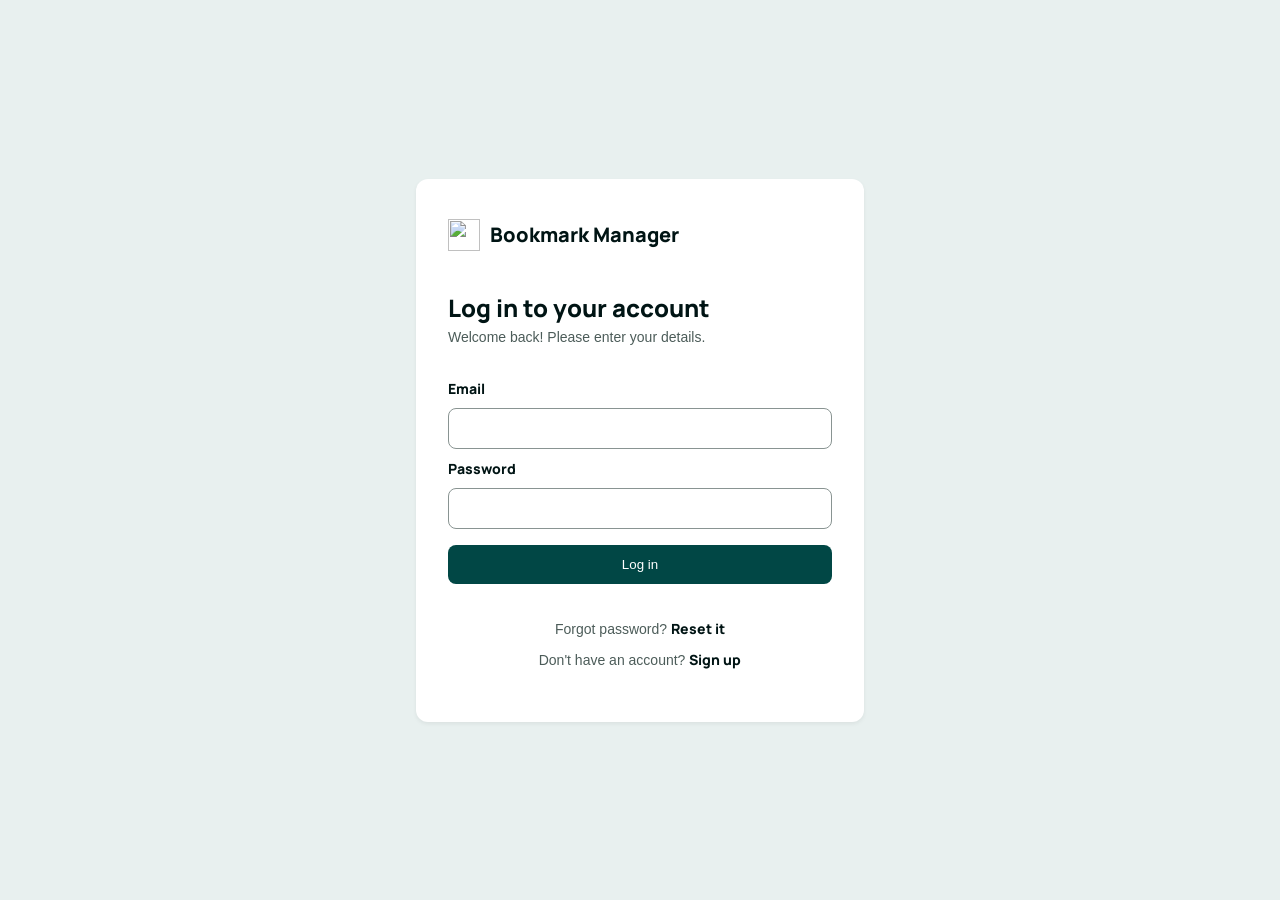
==== bookmark-login.html @ e93f8031 "finished login section for bookmark manager app" ====
<!DOCTYPE html>
<html lang="en">
<head>
    <meta charset="UTF-8">
    <meta name="viewport" content="width=device-width, initial-scale=1.0">
    <link rel="stylesheet" href="bookmark-login.css">
    <title>Boomark-Manager Login Page</title>
     <script src="https://kit.fontawesome.com/a6df8c915e.js" crossorigin="anonymous"></script>
    <link href="https://fonts.googleapis.com/css2?family=Manrope:wght@200..800&display=swap" rel="stylesheet">
    <link href="https://fonts.googleapis.com/css2?family=Roboto:wght@300;400;500;700&display=swap" rel="stylesheet">
</head>
<body>

    <div class="container">
        <div class="top-section">
        <img src="bookmark-manager-logo.svg">
        <p>Bookmark Manager</p>
        </div>
        <div class="main-section">
            <p class="main-header">Log in to your account</p>
            <p class ="main-header-welcome">Welcome back! Please enter your details.</p>
            <div class="input-section">
                <p class="email input-header">Email</p>
                <input type="text" class="input">
                <p class="password input-header">Password</p>
                <input type="text" class="input">
                <button class = "login-btn">Log in</button>
            </div>
        </div>
        <div class="bottom-section">
            <div class="forgot-password">
                <p>Forgot password? <a href="#" class="auth-span">Reset it</a></p>
                
            </div>
            <div class="no-account">
                <p>Don't have an account? <a href="#" class="auth-span">Sign up</a></p>
            </div>
        </div>
    </div>
    
    

    <script src="bookmark-login.js" defer></script>

</body>
</html>
---- bookmark-login.css ----
/* manrope-500 - latin */
@font-face {
  font-display: swap; 
  font-family: 'Manrope';
  font-style: normal;
  font-weight: 500;
  src: url('/assets/fonts/manrope-v20-latin-500.woff2') format('woff2'); 
}
/* manrope-600 - latin */
@font-face {
  font-display: swap; 
  font-family: 'Manrope';
  font-style: normal;
  font-weight: 600;
  src: url('/assets/fonts/manrope-v20-latin-600.woff2') format('woff2');
}
/* manrope-700 - latin */
@font-face {
  font-display: swap; 
  font-family: 'Manrope';
  font-style: normal;
  font-weight: 700;
  src: url('/assets/fonts/manrope-v20-latin-700.woff2') format('woff2'); 
}

* { 
    margin:0;
    padding:0;
    box-sizing:border-box;
}

:root { 

    /* NEUTRAL LIGHT MODE COLORS */

    --neutral-light-900:#051513;
    --neutral-light-800:#4C5C59;
    --neutral-light-500:#899492;
    --neutral-light-400:#C0CFCC;
    --neutral-light-300:#DDE9E7;
    --neutral-light-100:#E8F0EF;
    --neutral-light-0:#FFFFFF;

    /* NEUTRAL DARK MODE COLORS */

    --neutral-dark-900:#001414;
    --neutral-dark-800:#001F1F;
    --neutral-dark-600:#002E2D;
    --neutral-dark-500:#004241;
    --neutral-dark-400:#004746;
    --neutral-dark-300:#00706E;
    --neutral-dark-100:#B1B9B9;
    --neutral-dark-0:#FFFFFF;

    /* TEAL */

    --teal-700:#014745;
    --teal-800:#013C3B;

    /* RED */
    --red-600: #FD4740;
    --red-800:#CB0A04;

    /* FONT SIZES */ 

    --fs-24: calc(24 / 16 * 1rem);
    --fs-20: calc(20 / 16 * 1rem);
    --fs-16: calc(16 / 16 * 1rem);
    --fs-14: calc(14 / 16 * 1rem);
    --fs-12: calc(12 / 16 * 1rem);


    
    --background-color:var(--neutral-light-100);
    --dark-text-color:var(--neutral-dark-900);
    --neutral-text-color:var(--neutral-light-800);
    --stroke-color:var(--neutral-light-500);
    --container-color:var(--neutral-light-0);
    --button-color:var(--teal-700);



}

body { 
  background-color:var(--background-color);
  font-family: 'Manrope', sans-serif;
  height:100vh;
  display:flex;
  align-items:center;
}

.container { 
  width:100%;
  max-width: 448px;
  min-height: 543px;
  background-color:var(--container-color);
  margin:0 auto;
  border-radius:12px;
  box-shadow: 0px 2px 4px rgba(21, 21, 21, 0.06);
  border-radius: 12px;
  padding: 40px 32px;


}

.container img { 
  width:32px;
  height:32px;
  margin-right:10px;
}

.top-section {
  display:flex;
  align-items:center;
  margin-bottom:40px;
}

.top-section p { 
  font-size:var(--fs-20);
  font-weight:900;
  color: var(--dark-text-color);
}

.main-header { 
  font-size:var(--fs-24);
  font-weight:900;
  margin-bottom:5px;
  color: var(--dark-text-color);
}

.main-header-welcome { 
font-size:var(--fs-14);
font-weight:500;
color:var(--neutral-light-800);
}

.input-section { 
  margin-top:24px;
}

.input-header { 
  font-size:var(--fs-14);
  font-weight:900;
  color:var(--dark-text-color);
  padding:10px 0;
}

.input { 
  width:100%;
  padding:12px;
  border-radius:8px;
  border:1px solid var(--stroke-color);
  outline:none; 
}

.login-btn { 
  padding:12px 16px;
  width:100%;
  display:flex;
  align-items:center;
  justify-content:center;
  display:inline-block;
  cursor:pointer;
  background:var(--button-color);
  color:var(--neutral-light-0);
  border-radius:8px;
  margin-top:16px;
  border:none;
  outline:none;
}

.bottom-section { 
  margin-top:35px;
  display:flex;
  flex-direction:column;
  justify-content:center;
  align-items:center;
}

.forgot-password { 
  margin-bottom:12px;
}

.forgot-password p,
.no-account p { 
  font-size:var(--fs-14);
  color:var(--neutral-light-800);
  font-weight:500;
}

.auth-span { 
  color:var(--dark-text-color);
  text-decoration:none;
  font-weight:900;
}
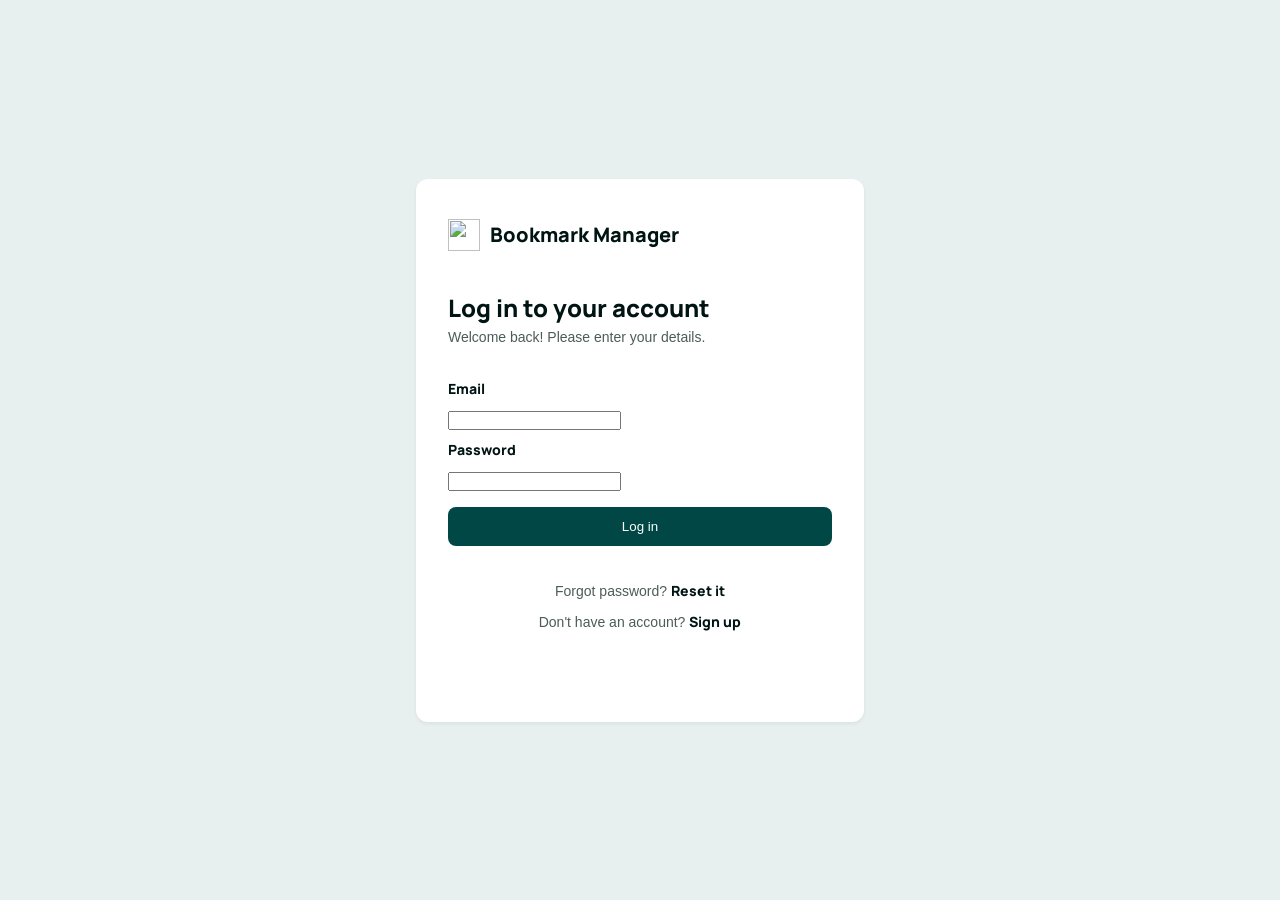
==== commit 7ad1882f: "up to date" ====
--- a/bookmark-login.html
+++ b/bookmark-login.html
@@ -21,19 +21,20 @@
             <p class ="main-header-welcome">Welcome back! Please enter your details.</p>
             <div class="input-section">
                 <p class="email input-header">Email</p>
-                <input type="text" class="input">
+                <input type="text" class="email_input">
                 <p class="password input-header">Password</p>
-                <input type="text" class="input">
+                <input type="text" class="password_input">
                 <button class = "login-btn">Log in</button>
+                <div class="login-error"></div>
             </div>
         </div>
         <div class="bottom-section">
             <div class="forgot-password">
-                <p>Forgot password? <a href="#" class="auth-span">Reset it</a></p>
+                <p>Forgot password? <a href="bookmark-resetpw.html" class="auth-span">Reset it</a></p>
                 
             </div>
             <div class="no-account">
-                <p>Don't have an account? <a href="#" class="auth-span">Sign up</a></p>
+                <p>Don't have an account? <a href="bookmark-signup.html" class="auth-span">Sign up</a></p>
             </div>
         </div>
     </div>
